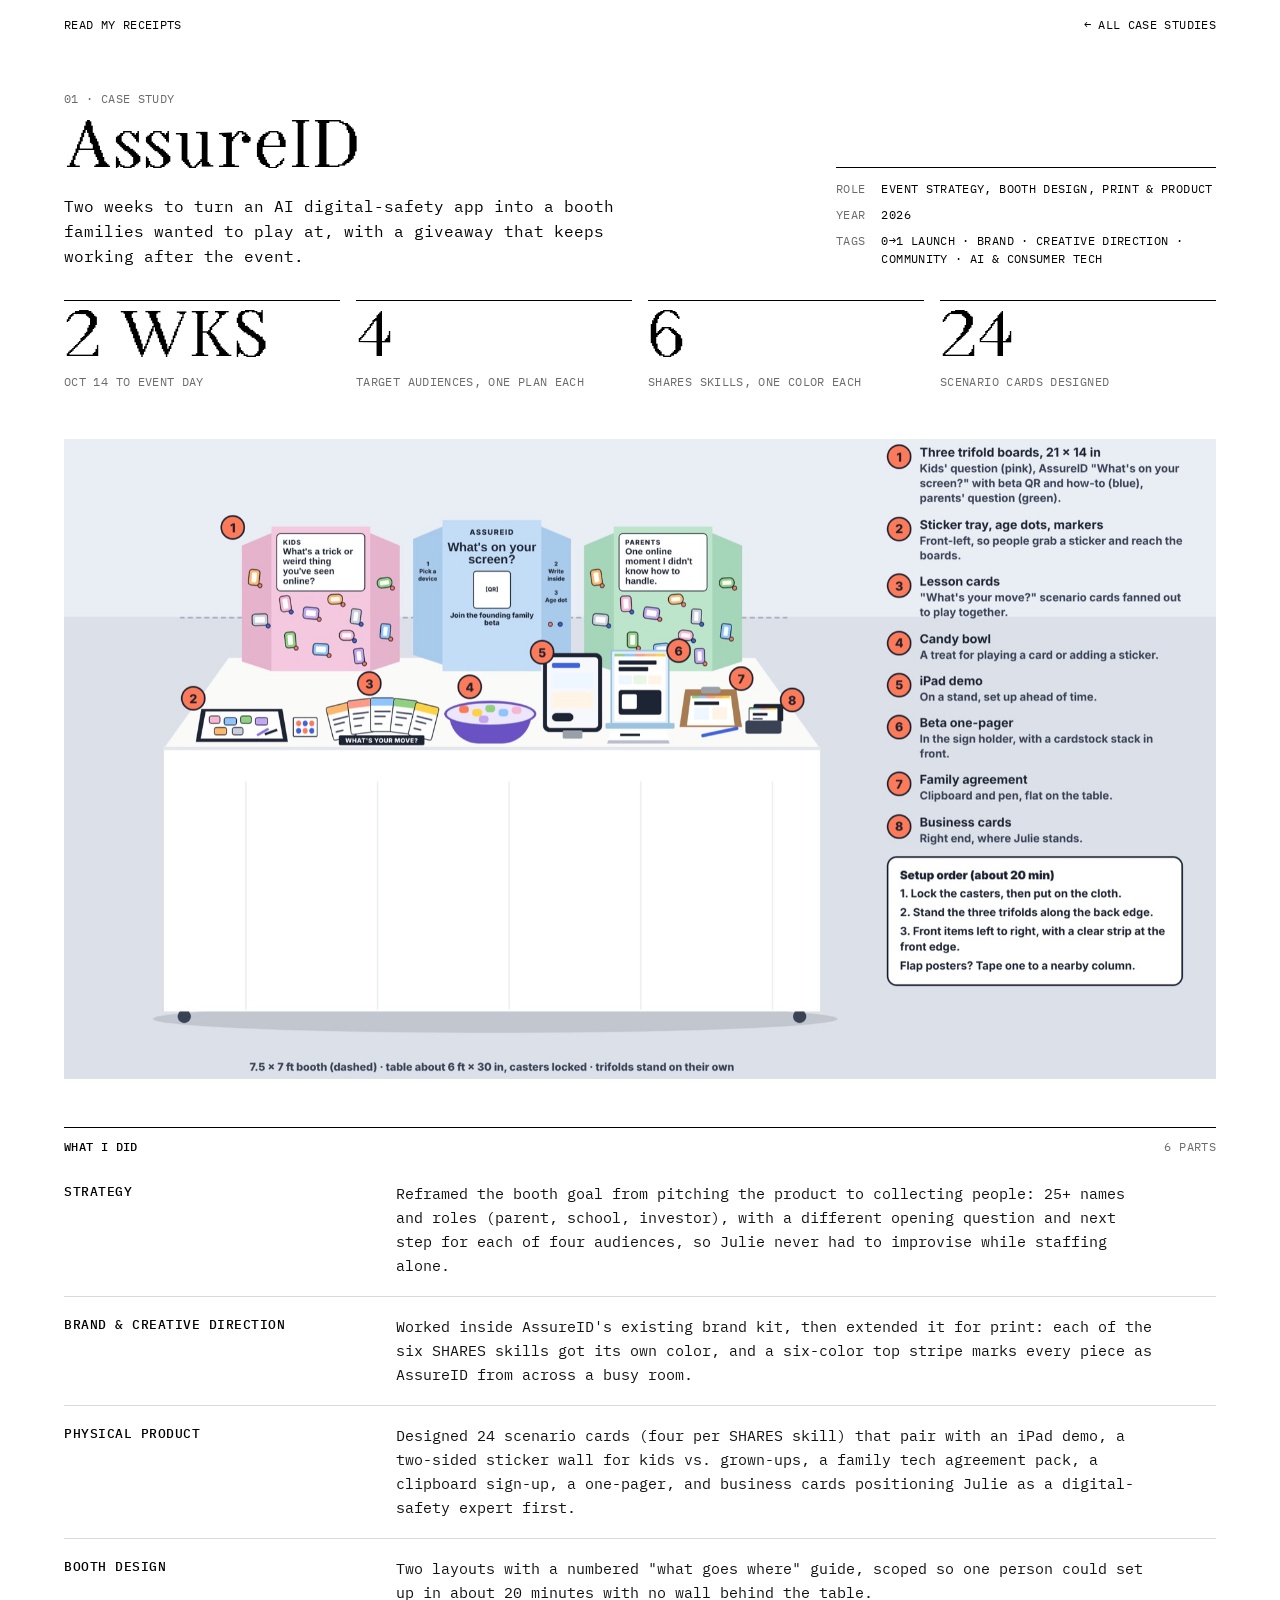
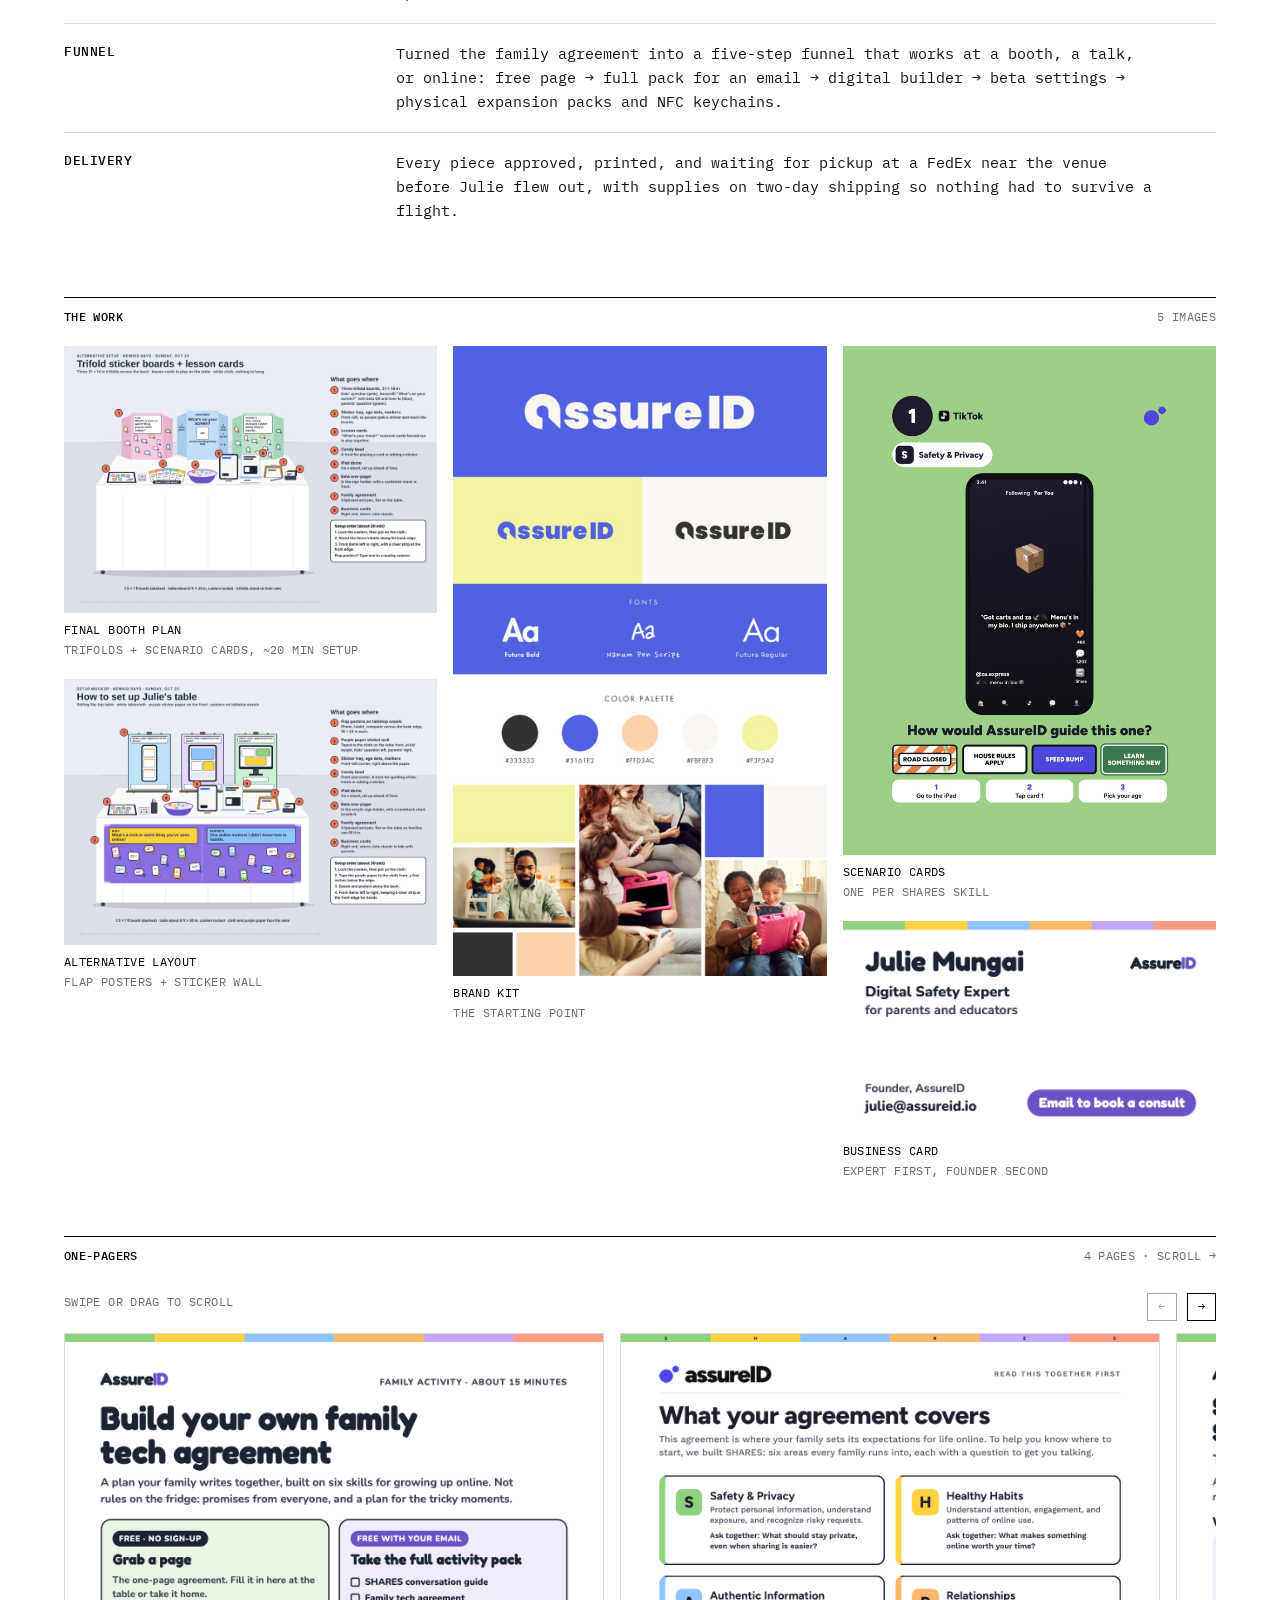
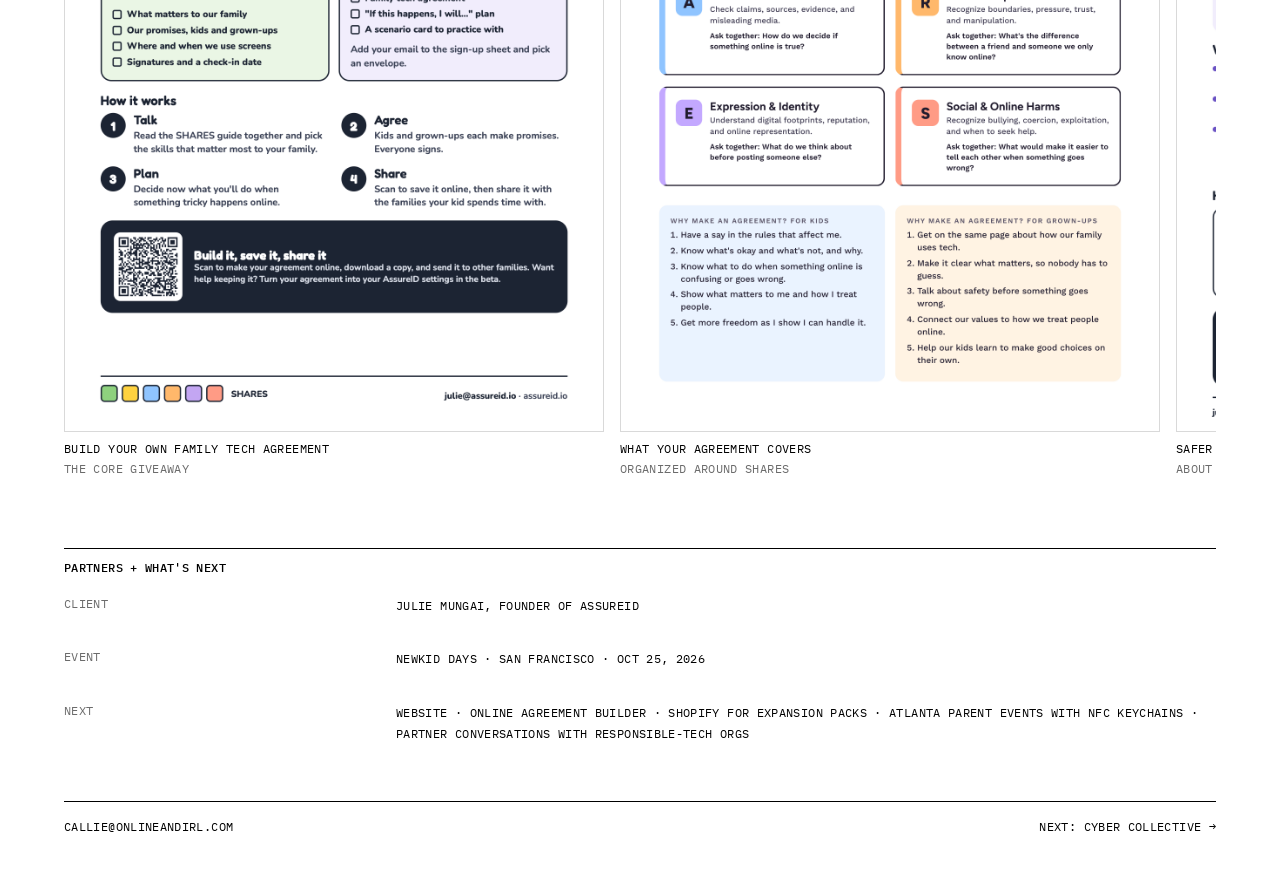
==== assureid.html @ 8e6f2d70 "Add AssureID case study: NewKid Days booth, scenario-cards GIF, one-pager carousel New assureid.html" ====
<!DOCTYPE html>
<html lang="en">
<head>
  <meta charset="UTF-8">
  <meta name="viewport" content="width=device-width, initial-scale=1.0">
  <title>AssureID — Callie Rojewski</title>
  <meta name="description" content="In two weeks, I turned an AI digital-safety app into a booth families wanted to play at, with a giveaway that keeps working after the event.">
  <link rel="preconnect" href="https://fonts.googleapis.com">
  <link rel="preconnect" href="https://fonts.gstatic.com" crossorigin>
  <link href="https://fonts.googleapis.com/css2?family=IBM+Plex+Mono:wght@400;500&display=swap" rel="stylesheet">
  <link rel="stylesheet" href="css/case.css">
  <style>
    .cs-carousel {
      position: relative;
      margin: 20px 0 56px;
    }
    .cs-carousel-track {
      display: flex; gap: 16px;
      overflow-x: auto; overflow-y: hidden;
      scroll-snap-type: x mandatory;
      -webkit-overflow-scrolling: touch;
      padding-bottom: 14px;
      scrollbar-color: #000 #D9D9D9;
    }
    .cs-carousel-track::-webkit-scrollbar { height: 6px; }
    .cs-carousel-track::-webkit-scrollbar-track { background: #D9D9D9; }
    .cs-carousel-track::-webkit-scrollbar-thumb { background: #000; }
    .cs-carousel figure {
      flex: 0 0 auto; width: min(72vw, 540px);
      scroll-snap-align: start; margin: 0;
      display: flex; flex-direction: column; gap: 8px;
    }
    .cs-carousel img {
      display: block; width: 100%; height: auto;
      background: #F2F2F2; border: 1px solid #D9D9D9;
    }
    .cs-carousel figcaption {
      text-transform: uppercase;
      display: flex; flex-direction: column; gap: 2px;
    }
    .cs-carousel figcaption span { color: #6B6B6B; }
    .cs-carousel-hint {
      display: flex; justify-content: space-between; gap: 16px;
      text-transform: uppercase; color: #6B6B6B;
      padding: 8px 0 12px;
    }
    .cs-carousel-nav { display: flex; gap: 10px; }
    .cs-carousel-nav button {
      font: inherit; letter-spacing: inherit; text-transform: uppercase;
      background: #fff; color: #000; border: 1px solid #000;
      padding: 4px 10px; cursor: pointer;
    }
    .cs-carousel-nav button:hover { background: #000; color: #fff; }
    .cs-carousel-nav button[disabled] { opacity: .35; cursor: default; }
    .cs-carousel-nav button[disabled]:hover { background: #fff; color: #000; }
  </style>
</head>
<body>
<div class="wrap">
  <nav class="nav" aria-label="Main">
    <a href="index.html">Read my receipts</a>
    <a href="index.html#work">← All case studies</a>
  </nav>

  <header class="cs-head">
    <div>
      <span class="cs-kicker">01 · Case study</span>
      <h1>AssureID</h1>
      <p class="cs-pitch">Two weeks to turn an AI digital-safety app into a booth families wanted to play at, with a giveaway that keeps working after the event.</p>
    </div>
    <dl class="cs-meta"><dt>Role</dt><dd>Event strategy, booth design, print &amp; product</dd><dt>Year</dt><dd>2026</dd><dt>Tags</dt><dd>0→1 Launch · Brand · Creative Direction · Community · AI &amp; Consumer Tech</dd></dl>
  </header>

  <main>
    <section class="cs-stats" aria-label="Results"><div class="cs-stat"><b>2 wks</b><span>Oct 14 to event day</span></div><div class="cs-stat"><b>4</b><span>Target audiences, one plan each</span></div><div class="cs-stat"><b>6</b><span>SHARES skills, one color each</span></div><div class="cs-stat"><b>24</b><span>Scenario cards designed</span></div></section>
    <figure class="cs-lead"><img src="images/assureid/booth-trifold.jpg" alt="Illustrated booth mockup: three trifold sticker boards for kids, AssureID and parents, with lesson cards, a candy bowl, an iPad demo, a one-pager, a family agreement clipboard and business cards on a white table."></figure>
    <div class="section-label"><h2>What I did</h2><span>6 parts</span></div>
    <div class="cs-rows">
      <div class="cs-row"><h3>Strategy</h3><p>Reframed the booth goal from pitching the product to collecting people: 25+ names and roles (parent, school, investor), with a different opening question and next step for each of four audiences, so Julie never had to improvise while staffing alone.</p></div>
      <div class="cs-row"><h3>Brand &amp; Creative Direction</h3><p>Worked inside AssureID's existing brand kit, then extended it for print: each of the six SHARES skills got its own color, and a six-color top stripe marks every piece as AssureID from across a busy room.</p></div>
      <div class="cs-row"><h3>Physical Product</h3><p>Designed 24 scenario cards (four per SHARES skill) that pair with an iPad demo, a two-sided sticker wall for kids vs. grown-ups, a family tech agreement pack, a clipboard sign-up, a one-pager, and business cards positioning Julie as a digital-safety expert first.</p></div>
      <div class="cs-row"><h3>Booth design</h3><p>Two layouts with a numbered "what goes where" guide, scoped so one person could set up in about 20 minutes with no wall behind the table.</p></div>
      <div class="cs-row"><h3>Funnel</h3><p>Turned the family agreement into a five-step funnel that works at a booth, a talk, or online: free page → full pack for an email → digital builder → beta settings → physical expansion packs and NFC keychains.</p></div>
      <div class="cs-row"><h3>Delivery</h3><p>Every piece approved, printed, and waiting for pickup at a FedEx near the venue before Julie flew out, with supplies on two-day shipping so nothing had to survive a flight.</p></div>
    </div>
    <div class="section-label"><h2>The work</h2><span>5 images</span></div>
    <div class="cs-gallery">
      <figure><img src="images/assureid/booth-trifold.jpg" alt="Final booth mockup with trifold boards and scenario cards" loading="lazy"><figcaption>Final booth plan<span>Trifolds + scenario cards, ~20 min setup</span></figcaption></figure>
      <figure><img src="images/assureid/booth-setup.jpg" alt="Alternative booth layout with flap posters on easels and a sticker wall" loading="lazy"><figcaption>Alternative layout<span>Flap posters + sticker wall</span></figcaption></figure>
      <figure><img src="images/assureid/brand-kit.jpg" alt="AssureID brand kit with logo, palette, type and lifestyle photos" loading="lazy"><figcaption>Brand kit<span>The starting point</span></figcaption></figure>
      <figure><img src="images/assureid/scenario-cards.gif" alt="Six scenario cards cycling through: Safety &amp; Privacy, Healthy Habits, Authentic Information, Relationships, Expression &amp; Identity, and Social &amp; Online Harms" loading="lazy"><figcaption>Scenario cards<span>One per SHARES skill</span></figcaption></figure>
      <figure><img src="images/assureid/julie-mungai-business-card.png" alt="Julie Mungai business card: Digital Safety Expert for parents and educators, Founder of AssureID" loading="lazy"><figcaption>Business card<span>Expert first, founder second</span></figcaption></figure>
    </div>
    <div class="section-label"><h2>One-pagers</h2><span>4 pages · scroll →</span></div>
    <div class="cs-carousel" aria-label="One-pager handouts">
      <div class="cs-carousel-hint">
        <span>Swipe or drag to scroll</span>
        <span class="cs-carousel-nav">
          <button type="button" data-dir="-1" aria-label="Previous page">←</button>
          <button type="button" data-dir="1" aria-label="Next page">→</button>
        </span>
      </div>
      <div class="cs-carousel-track" tabindex="0">
        <figure><img src="images/assureid/assureid-family-agreement-activity.png" alt="Build your own family tech agreement: a plan your family writes together, with Grab a page or Take the full activity pack options and four steps: talk, agree, plan, share" loading="lazy"><figcaption>Build your own family tech agreement<span>The core giveaway</span></figcaption></figure>
        <figure><img src="images/assureid/copy-of-family-online-agreement-v3-letter.png" alt="What your agreement covers: the six SHARES areas with a question for each to get families talking" loading="lazy"><figcaption>What your agreement covers<span>Organized around SHARES</span></figcaption></figure>
        <figure><img src="images/assureid/assureid-about-onepager.png" alt="Safer online today. Smarter online for life. One-pager explaining AssureID for parents, schools and partners" loading="lazy"><figcaption>Safer online today, smarter online for life<span>About AssureID</span></figcaption></figure>
        <figure><img src="images/assureid/assureid-sign-up-for-more.png" alt="Sign up for more: three ways to stay connected after the event — updates, beta waitlist, or a 1:1 consult with Julie" loading="lazy"><figcaption>Sign up for more<span>Keep going after today</span></figcaption></figure>
      </div>
    </div>
    <script>
      (() => {
        const carousel = document.querySelector('.cs-carousel');
        if (!carousel) return;
        const track = carousel.querySelector('.cs-carousel-track');
        const [prev, next] = carousel.querySelectorAll('.cs-carousel-nav button');
        const step = () => (track.querySelector('figure')?.getBoundingClientRect().width || 0) + 16;
        const update = () => {
          prev.disabled = track.scrollLeft < 4;
          next.disabled = track.scrollLeft + track.clientWidth > track.scrollWidth - 4;
        };
        prev.addEventListener('click', () => track.scrollBy({ left: -step(), behavior: 'smooth' }));
        next.addEventListener('click', () => track.scrollBy({ left:  step(), behavior: 'smooth' }));
        track.addEventListener('scroll', update, { passive: true });
        window.addEventListener('resize', update);
        update();
      })();
    </script>
    <div class="section-label"><h2>Partners + what's next</h2></div>
    <dl class="cs-partners"><dt>Client</dt><dd>Julie Mungai, founder of AssureID</dd><dt>Event</dt><dd>NewKid Days · San Francisco · Oct 25, 2026</dd><dt>Next</dt><dd>Website · online agreement builder · Shopify for expansion packs · Atlanta parent events with NFC keychains · partner conversations with responsible-tech orgs</dd></dl>
  </main>

  <footer class="cs-foot">
    <a href="mailto:callie@onlineandirl.com">callie@onlineandirl.com</a>
    <a href="cyber-collective.html">Next: Cyber Collective →</a>
  </footer>
</div>
</body>
</html>
---- css/case.css ----
/* Case study pages: same black-and-white system as the home page. */
@font-face {
  font-family: 'Antilag';
  src: url('../fonts/Antilag.otf') format('opentype'),
       url('../fonts/Antilag.ttf') format('truetype');
  font-weight: normal;
  font-style: normal;
  font-display: swap;
}

*, *::before, *::after { margin: 0; padding: 0; box-sizing: border-box; }

:root {
  --ink: #000000;
  --mute: #6B6B6B;
  --soft: #D9D9D9;
  --panel: #F2F2F2;
  --display: 'Antilag', 'IBM Plex Mono', monospace;
  --mono: 'IBM Plex Mono', ui-monospace, monospace;
}

html { scroll-behavior: smooth; }
body {
  background: #FFFFFF; color: var(--ink);
  font-family: var(--mono); font-size: 12px; line-height: 1.5; letter-spacing: .03em;
  -webkit-font-smoothing: antialiased;
}
a { color: inherit; }
a:hover { color: var(--mute); }
:focus-visible { outline: 2px solid var(--ink); outline-offset: 2px; }

.wrap { max-width: 1200px; margin: 0 auto; padding: 0 24px; }
.caps { text-transform: uppercase; }

.nav { display: flex; justify-content: space-between; gap: 16px; flex-wrap: wrap; padding: 16px 0; text-transform: uppercase; }
.nav a { text-decoration: none; }

/* Header */
.cs-head {
  display: grid; grid-template-columns: minmax(0, 1fr) minmax(260px, 380px);
  gap: 40px; align-items: end; padding: 40px 0 32px;
}
.cs-kicker { text-transform: uppercase; color: var(--mute); }
.cs-head h1 {
  font-family: var(--display); font-weight: normal; letter-spacing: 0;
  font-size: clamp(34px, 4.6vw, 60px); line-height: .95; margin: 14px 0 16px;
}
.cs-pitch { max-width: 600px; font-size: 16px; line-height: 1.55; letter-spacing: 0; }
.cs-meta {
  display: grid; grid-template-columns: auto 1fr; gap: 8px 16px;
  border-top: 1px solid var(--ink); padding-top: 12px; text-transform: uppercase;
}
.cs-meta dt { color: var(--mute); }

/* Numbers */
.cs-stats { display: grid; grid-template-columns: repeat(4, minmax(0, 1fr)); gap: 16px; padding-bottom: 48px; }
.cs-stat { border-top: 1px solid var(--ink); padding-top: 10px; display: flex; flex-direction: column; gap: 6px; text-transform: uppercase; }
.cs-stat b { font-family: var(--display); font-weight: normal; font-size: clamp(36px, 5vw, 56px); line-height: 1; letter-spacing: 0; }
.cs-stat span { color: var(--mute); }

/* Lead image */
.cs-lead { margin: 0 0 48px; background: var(--panel); }
.cs-lead img { display: block; width: 100%; max-height: 640px; object-fit: cover; object-position: 50% 65%; }

/* Section label */
.section-label {
  border-top: 1px solid var(--ink); padding: 10px 0 0;
  display: flex; justify-content: space-between; gap: 16px; text-transform: uppercase;
}
.section-label h2 { font-size: inherit; font-weight: 500; }
.section-label span { color: var(--mute); }

/* What I did rows, label | text */
.cs-rows { margin: 8px 0 56px; }
.cs-row {
  display: grid; grid-template-columns: minmax(180px, 300px) minmax(0, 1fr); gap: 32px;
  padding: 18px 0; border-bottom: 1px solid var(--soft);
}
.cs-row:last-child { border-bottom: 0; }
.cs-row h3 { font-size: 13px; font-weight: 500; text-transform: uppercase; letter-spacing: .04em; }
.cs-row p { font-size: 15px; line-height: 1.6; letter-spacing: 0; color: #111; max-width: 760px; }

/* Gallery */
.cs-gallery { columns: 3 260px; column-gap: 16px; margin: 20px 0 56px; }
.cs-gallery figure { break-inside: avoid; margin: 0 0 20px; display: flex; flex-direction: column; gap: 8px; }
.cs-gallery img { display: block; width: 100%; height: auto; background: var(--panel); }
.cs-gallery figcaption { text-transform: uppercase; display: flex; flex-direction: column; gap: 2px; }
.cs-gallery figcaption span { color: var(--mute); }

/* Partners */
.cs-partners { display: grid; grid-template-columns: minmax(180px, 300px) minmax(0, 1fr); gap: 32px; padding: 18px 0 56px; text-transform: uppercase; }
.cs-partners dd { line-height: 1.8; }
.cs-partners dt { color: var(--mute); }

/* Sub-sections (pages with two companies) */
.cs-sub { padding-top: 24px; }
.cs-sub h2.cs-subtitle { font-family: var(--display); font-weight: normal; font-size: 36px; line-height: 1; letter-spacing: 0; margin: 8px 0 16px; }
.cs-sub .cs-meta { max-width: 520px; margin-bottom: 24px; }

/* Footer */
.cs-foot {
  border-top: 1px solid var(--ink); padding: 16px 0 40px;
  display: flex; justify-content: space-between; gap: 16px; flex-wrap: wrap; text-transform: uppercase;
}
.cs-foot a { text-decoration: none; }

@media (max-width: 760px) {
  .wrap { padding: 0 16px; }
  .cs-head { grid-template-columns: 1fr; gap: 24px; padding: 24px 0; }
  .cs-stats { grid-template-columns: repeat(2, minmax(0, 1fr)); padding-bottom: 32px; }
  .cs-row, .cs-partners { grid-template-columns: 1fr; gap: 8px; }
  .cs-row p { font-size: 14px; }
}
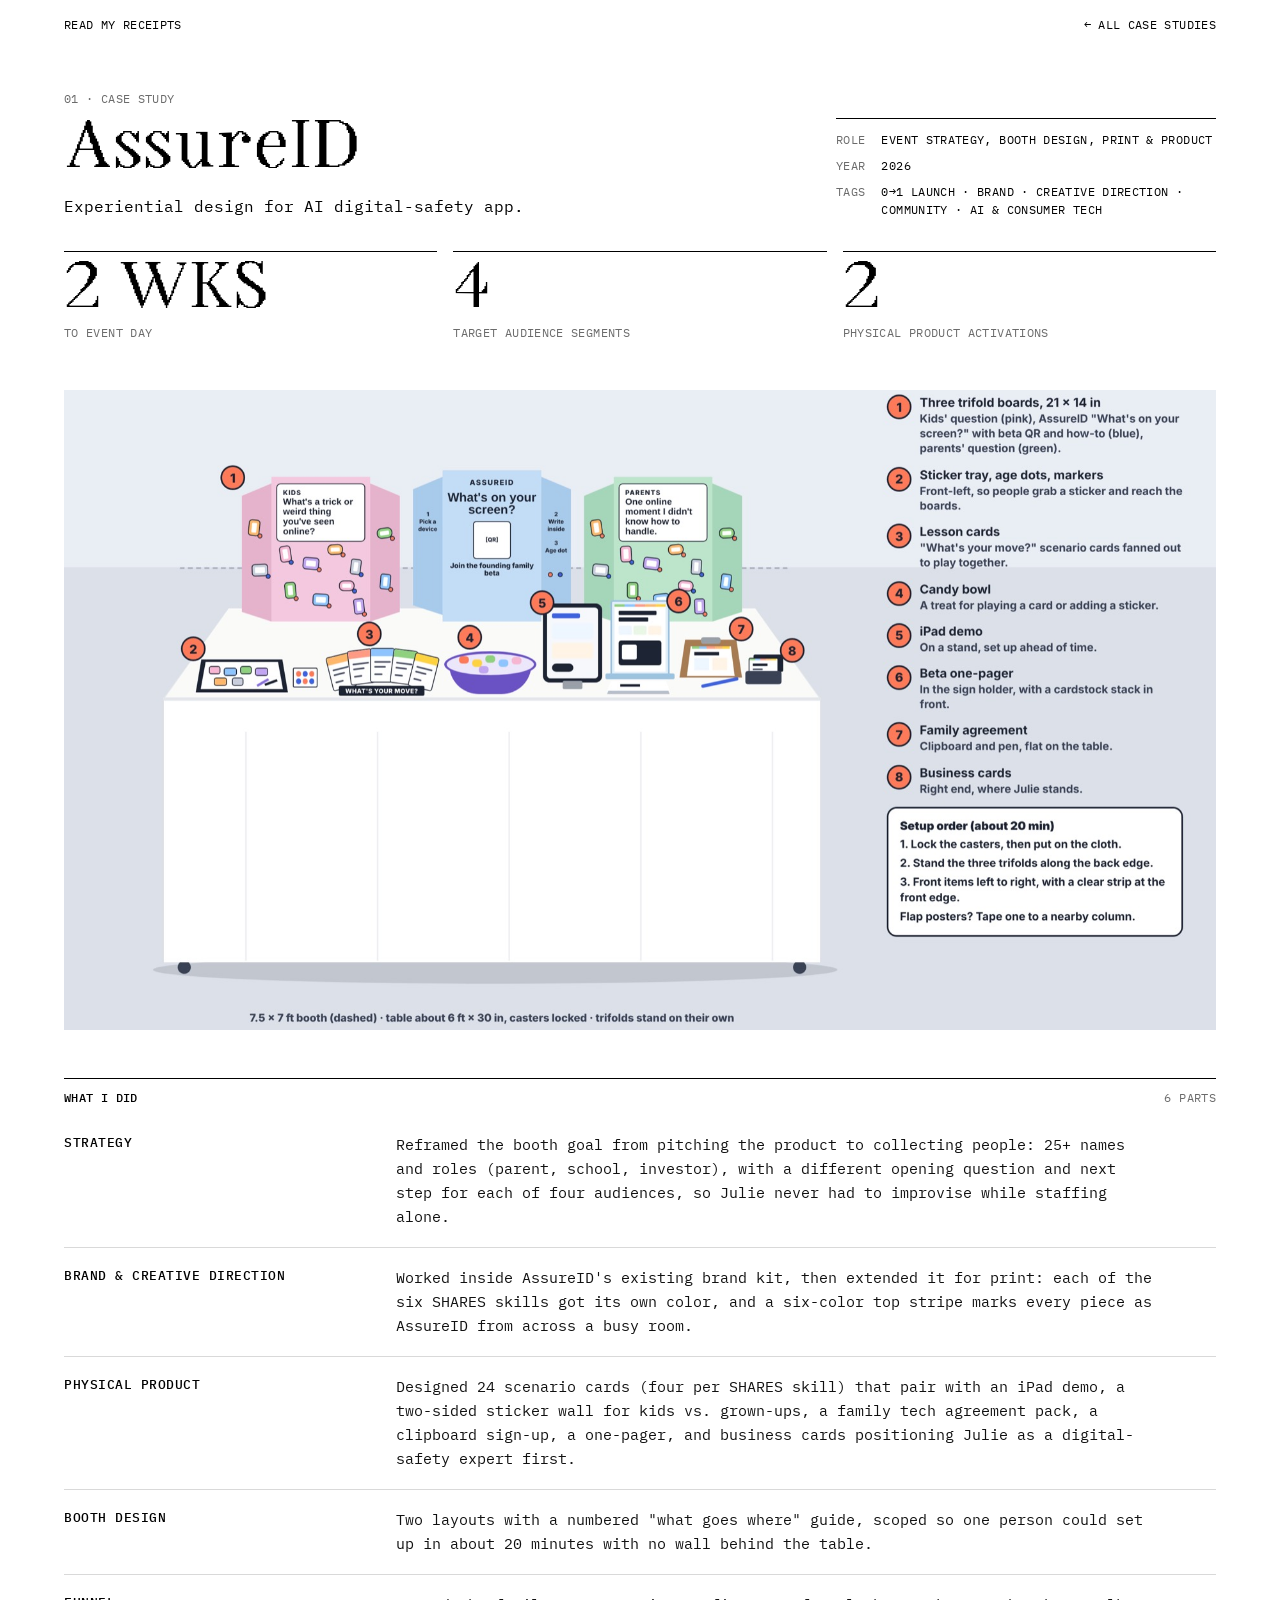
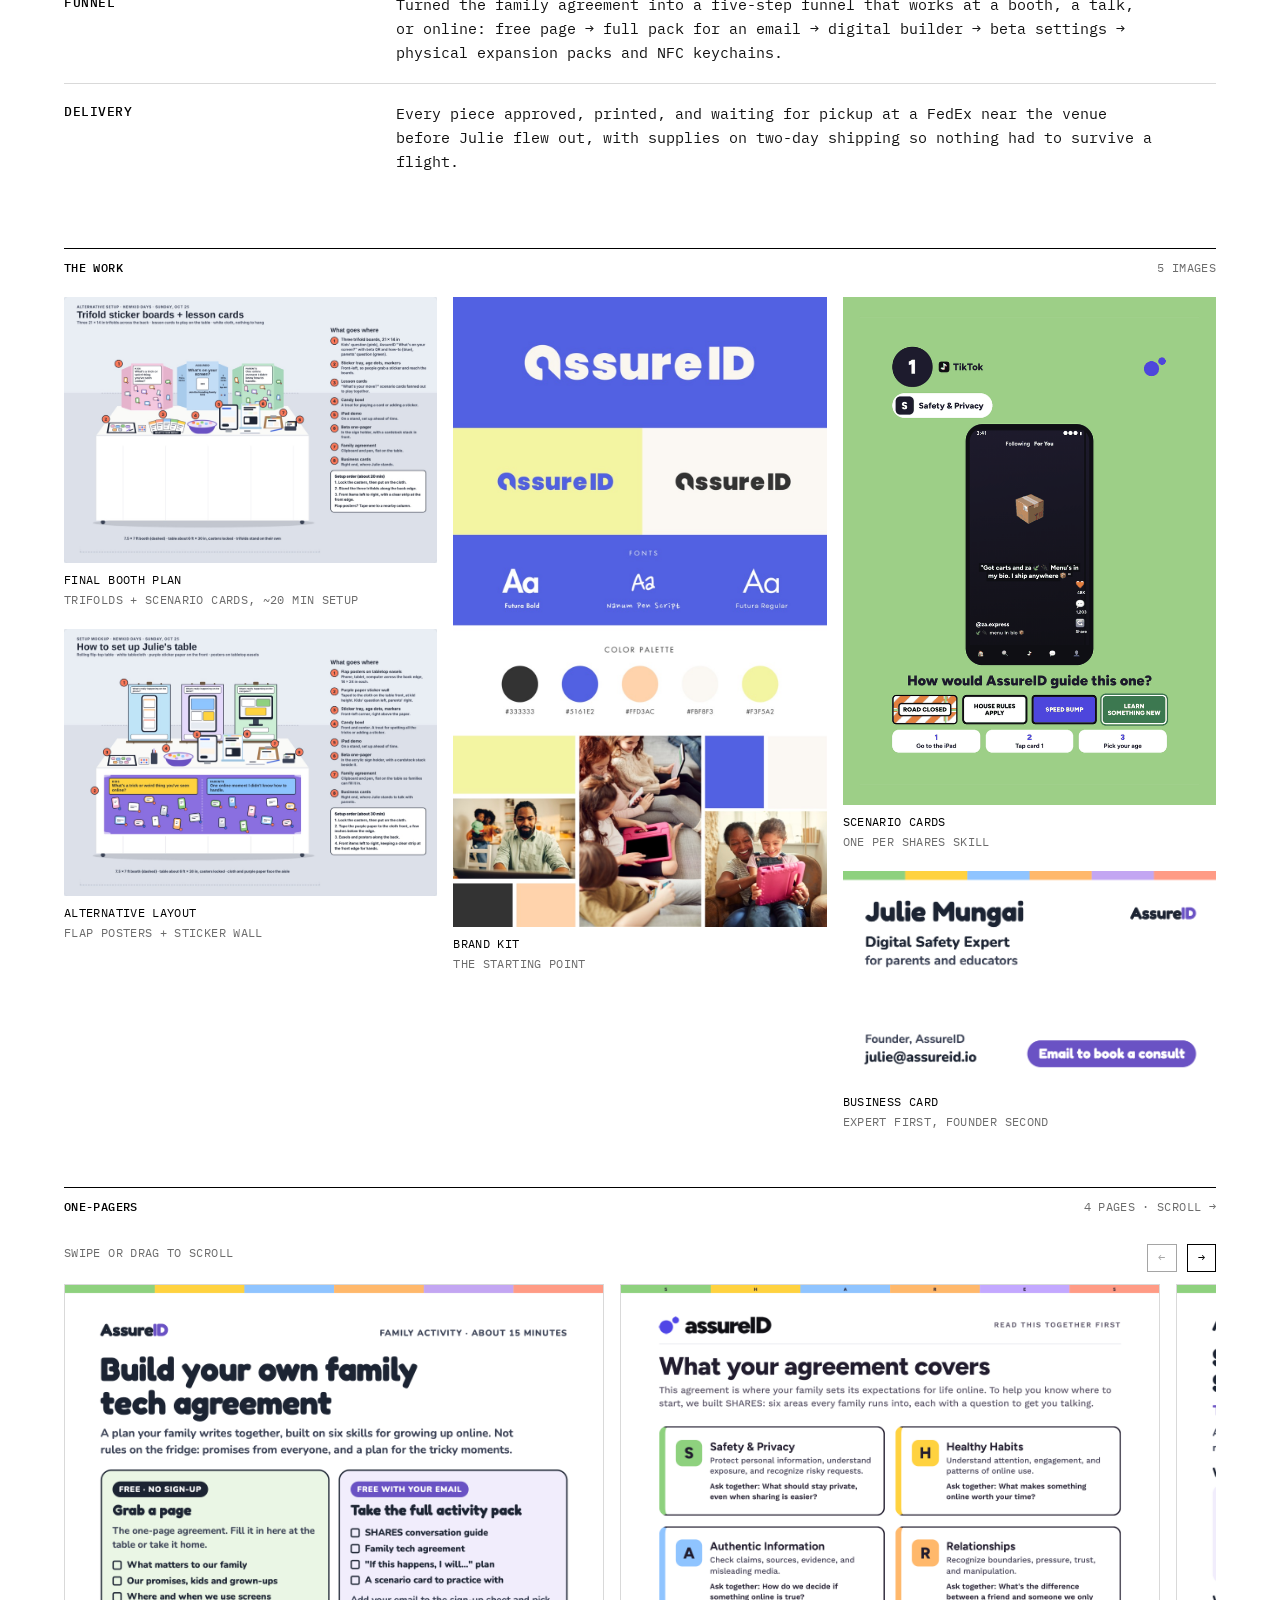
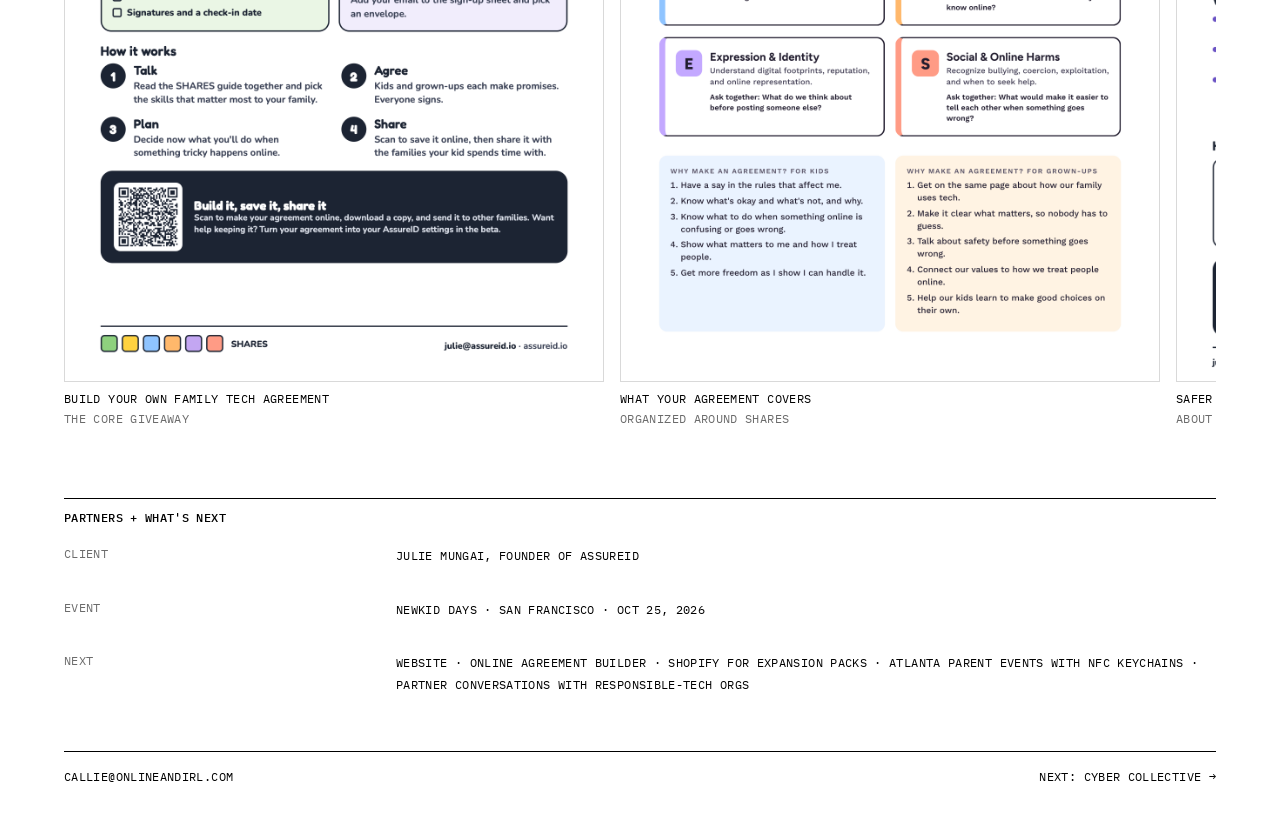
==== commit 8faabc78: "Tighten Digital Culturist labels and AssureID hero stats Digital Culturist: home-page sub drops "Fra" ====
--- a/assureid.html
+++ b/assureid.html
@@ -66,13 +66,13 @@
     <div>
       <span class="cs-kicker">01 · Case study</span>
       <h1>AssureID</h1>
-      <p class="cs-pitch">Two weeks to turn an AI digital-safety app into a booth families wanted to play at, with a giveaway that keeps working after the event.</p>
+      <p class="cs-pitch">Experiential design for AI digital-safety app.</p>
     </div>
     <dl class="cs-meta"><dt>Role</dt><dd>Event strategy, booth design, print &amp; product</dd><dt>Year</dt><dd>2026</dd><dt>Tags</dt><dd>0→1 Launch · Brand · Creative Direction · Community · AI &amp; Consumer Tech</dd></dl>
   </header>
 
   <main>
-    <section class="cs-stats" aria-label="Results"><div class="cs-stat"><b>2 wks</b><span>Oct 14 to event day</span></div><div class="cs-stat"><b>4</b><span>Target audiences, one plan each</span></div><div class="cs-stat"><b>6</b><span>SHARES skills, one color each</span></div><div class="cs-stat"><b>24</b><span>Scenario cards designed</span></div></section>
+    <section class="cs-stats" aria-label="Results" style="grid-template-columns: repeat(3, minmax(0, 1fr));"><div class="cs-stat"><b>2 wks</b><span>To event day</span></div><div class="cs-stat"><b>4</b><span>Target audience segments</span></div><div class="cs-stat"><b>2</b><span>Physical product activations</span></div></section>
     <figure class="cs-lead"><img src="images/assureid/booth-trifold.jpg" alt="Illustrated booth mockup: three trifold sticker boards for kids, AssureID and parents, with lesson cards, a candy bowl, an iPad demo, a one-pager, a family agreement clipboard and business cards on a white table."></figure>
     <div class="section-label"><h2>What I did</h2><span>6 parts</span></div>
     <div class="cs-rows">
